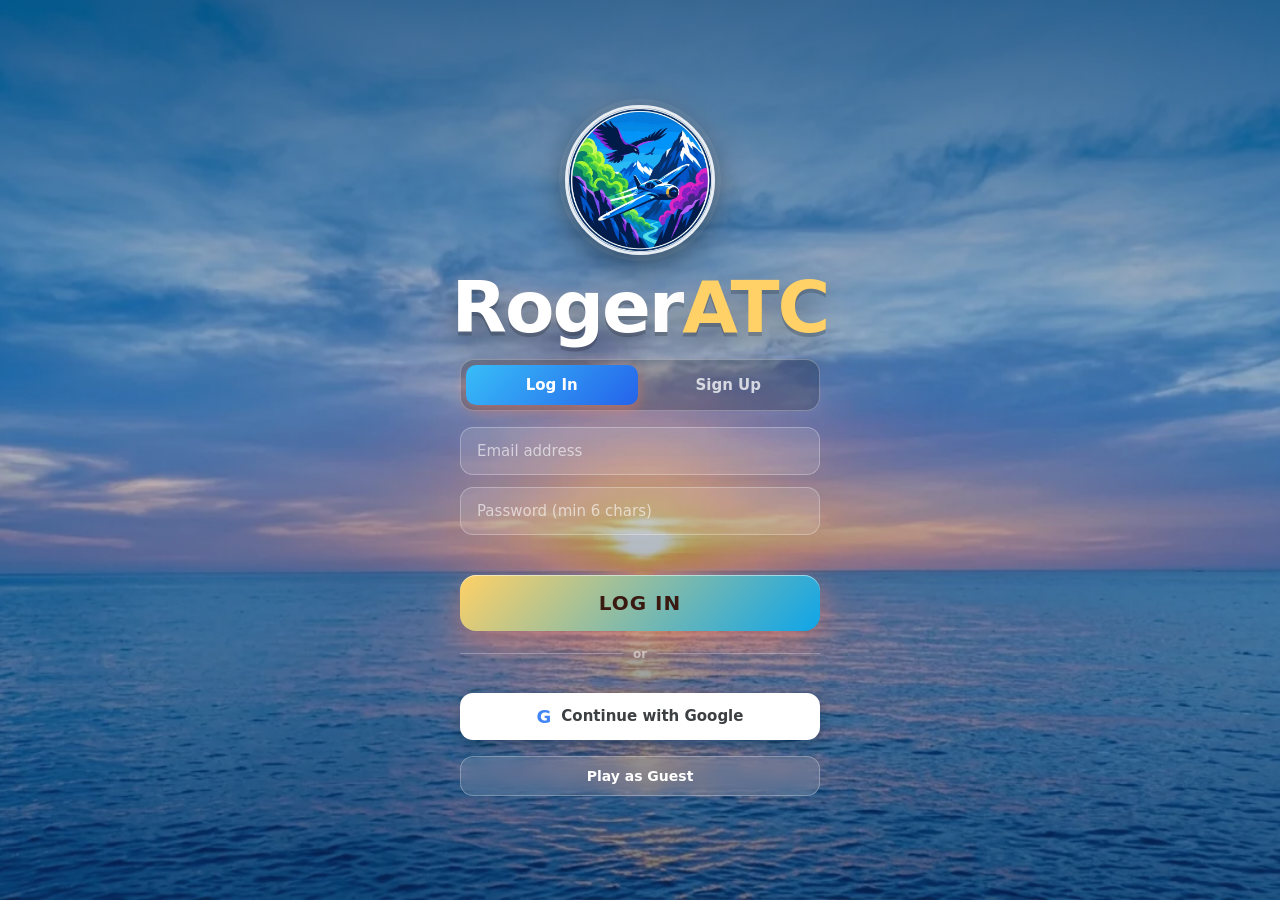
==== breeze.html @ 8653c4a1 "feat: Breeze plane in upper-left corner of home screen (client request)" ====
<!DOCTYPE html>
<html lang="en">
<head>
  <meta charset="UTF-8" />
  <meta name="viewport" content="width=device-width, initial-scale=1.0, maximum-scale=1.0, user-scalable=no" />
  <meta name="theme-color" content="#1b1033" />
  <title>BreezeRogerATC — Free Flight</title>
  <script>window.BREEZE = true;</script>
  <link rel="icon" href="data:image/svg+xml,<svg xmlns='http://www.w3.org/2000/svg' viewBox='0 0 100 100'><text y='.9em' font-size='90'>%E2%9C%88%EF%B8%8F</text></svg>" />
  <link rel="preconnect" href="https://fonts.googleapis.com" />
  <link rel="preload" as="image" href="assets/bg_sunset.webp" />
  <link rel="preload" as="image" href="assets/logo_badge.webp" />
  <link rel="stylesheet" href="css/style-v2.css" />
  <script src="https://accounts.google.com/gsi/client" async defer></script>
</head>
<body class="breeze">
  <div id="app">

    <!-- ===================== GAME CANVAS ===================== -->
    <canvas id="game"></canvas>

    <!-- ===================== IN-GAME HUD ===================== -->
    <div id="hud" class="hud hidden">
      <!-- Top bar -->
      <div class="hud-top">
        <div class="hud-score glass">
          <span class="label">SCORE</span>
          <span id="scoreValue">0</span>
        </div>
        <div class="hud-timer glass">
          <span class="label">TIME</span>
          <span id="timerValue">1:30</span>
        </div>
        <div class="hud-best glass">
          <span class="label">BEST</span>
          <span id="bestValue">0</span>
        </div>
      </div>

      <!-- Radio chatter word bubble -->
      <div id="chatter" class="chatter hidden">
        <div class="chatter-frost"></div>
        <span id="chatterText"></span>
      </div>

      <!-- Bottom controls -->
      <div class="hud-bottom">
        <button id="liftLeft" class="lift-btn" aria-label="Lift Left">
          <span class="tap-word">TAP</span>
          <span class="tap-sub">TO LIFT</span>
        </button>

        <div class="speedo glass">
          <div class="speedo-dial">
            <div id="speedoNeedle" class="speedo-needle"></div>
          </div>
          <div class="speedo-read"><span id="speedValue">0</span> <small>MPH</small></div>
          <div id="callsignTag" class="callsign-tag"></div>
        </div>

        <button id="liftRight" class="lift-btn" aria-label="Lift Right">
          <span class="tap-word">TAP</span>
          <span class="tap-sub">TO LIFT</span>
        </button>
      </div>

      <!-- Pause / mute mini controls -->
      <div class="hud-mini">
        <button id="muteBtn" class="mini-btn" title="Mute music">🔊</button>
        <button id="pauseBtn" class="mini-btn" title="Pause">⏸</button>
      </div>
    </div>

    <!-- ===================== SIGN IN / SIGN UP ===================== -->
    <section id="auth" class="screen">
      <div class="menu-inner auth-inner">
        <img src="assets/logo_badge.webp" class="brand-emblem" alt="RogerATC" />
        <div class="logo-text"><span class="logo-main">Roger<span class="accent">ATC</span></span></div>
        <div class="auth-tabs">
          <button class="auth-tab active" data-tab="login">Log In</button>
          <button class="auth-tab" data-tab="signup">Sign Up</button>
        </div>
        <form id="authForm" class="auth-form">
          <input id="authEmail" type="email" placeholder="Email address" autocomplete="email" required />
          <input id="authPass" type="password" placeholder="Password (min 6 chars)" autocomplete="current-password" minlength="6" required />
          <div id="authMsg" class="auth-msg"></div>
          <button id="authSubmit" type="submit" class="primary-btn">LOG IN</button>
        </form>
        <div class="auth-or"><span>or</span></div>
        <div id="gsiButton" class="gsi-wrap"></div>
        <button id="googleBtn" class="google-btn"><span class="g">G</span> Continue with Google</button>
        <button id="guestBtn" class="ghost-btn">Play as Guest</button>
      </div>
    </section>

    <!-- ===================== START / MENU SCREEN ===================== -->
    <section id="menu" class="screen hidden">
      <img src="assets/breeze/plane_breeze.webp" class="breeze-plane-corner" alt="Breeze plane" />
      <div class="menu-inner">
        <div class="logo-wrap">
          <img src="assets/logo_badge.webp" class="brand-emblem" alt="RogerATC emblem" />
          <div class="logo-text">
            <span class="logo-main">Breeze<span class="accent">ATC</span></span>
            <span class="logo-sub">✈ ROGER&nbsp;ATC • FREE</span>
          </div>
        </div>

        <p class="tagline">40,000 ft of birds, towers &amp; jet streams. Keep tapping. Stay alive.</p>

        <!-- Mode selection -->
        <div class="opt-group">
          <span class="opt-title">MODE</span>
          <div class="seg" id="modeSeg">
            <button class="seg-btn active" data-mode="solo">SOLO <small>Free</small></button>
            <button class="seg-btn" data-mode="multi">MULTIPLAYER <small>Free</small></button>
          </div>
        </div>

        <!-- Level selection -->
        <div class="opt-group">
          <span class="opt-title">LEVEL</span>
          <div class="seg" id="levelSeg">
            <button class="seg-btn active" data-level="regular">REGULAR <small>1:30</small></button>
            <button class="seg-btn" data-level="extended">EXTENDED <small>2:30</small></button>
          </div>
        </div>

        <button id="startBtn" class="primary-btn">START FLIGHT ✈</button>

        <div class="menu-foot">
          <button id="leaderboardBtn" class="ghost-btn">🏆 Ranking</button>
          <button id="messagesBtn" class="ghost-btn">💬 Messages</button>
          <button id="premiumBtn" class="ghost-btn">⭐ Premium</button>
          <button id="menuMute" class="ghost-btn">🔊 Sound On</button>
          <button id="howToBtn" class="ghost-btn">How to play</button>
          <button id="logoutBtn" class="ghost-btn hidden">Log out</button>
        </div>
      </div>

      <!-- Breeze mascot + bottom site links + Powered By Pic Citi -->
      <img src="assets/breeze/mascot.webp" class="breeze-mascot" alt="JAY the mascot" />
      <div class="breeze-footer">
        <div class="breeze-links">
          <a href="https://flybreeze.com" target="_blank" rel="noopener">flybreeze.com</a>
          <a href="https://breeze4pointt.com" target="_blank" rel="noopener">breeze4pointt.com</a>
          <a href="https://breezeReepeatit.com" target="_blank" rel="noopener">breezeReepeatit.com</a>
          <a href="https://breezeMatchingStarz.com" target="_blank" rel="noopener">breezeMatchingStarz.com</a>
        </div>
        <div class="breeze-powered">
          <span>POWERED BY</span><img src="assets/breeze/picciti.webp" alt="Pic Citi" />
          <span id="userPill" style="margin-left:10px">Breeze • Free</span>
        </div>
      </div>
    </section>

    <!-- ===================== LEADERBOARD ===================== -->
    <section id="leaderboard" class="screen hidden">
      <div class="menu-inner">
        <h2 class="screen-title">🏆 TOP PILOTS</h2>
        <p class="screen-sub">Global high scores — top rank wins cash prizes!</p>
        <div id="lbList" class="lb-list"></div>
        <div id="lbMe" class="lb-me hidden"></div>
        <button id="lbBack" class="primary-btn">← Back</button>
      </div>
    </section>

    <!-- ===================== MULTIPLAYER ===================== -->
    <section id="multiplayer" class="screen hidden">
      <div class="menu-inner">
        <h2 class="screen-title">⚔️ MULTIPLAYER</h2>
        <p class="screen-sub">Same course — highest score wins!</p>
        <button id="mpCreate" class="primary-btn">Create Match</button>
        <div id="mpCreated" class="mp-created hidden">
          <p class="mp-share">Share this code with a friend:</p>
          <div id="mpCode" class="mp-code">------</div>
          <button id="mpCopyLink" class="ghost-btn">🔗 Copy Invite Link</button>
          <button id="mpCreateStart" class="primary-btn">START FLIGHT ✈</button>
        </div>
        <div class="auth-or"><span>or join a friend</span></div>
        <form id="mpJoinForm" class="auth-form">
          <input id="mpJoinCode" placeholder="Enter match code" maxlength="6" autocapitalize="characters" />
          <button type="submit" class="google-btn">Join Match</button>
        </form>
        <div id="mpMsg" class="auth-msg"></div>
        <button id="mpBack" class="ghost-btn">← Back</button>
      </div>
    </section>

    <!-- ===================== MATCH RESULT ===================== -->
    <section id="mpresult" class="screen hidden">
      <div class="menu-inner">
        <h2 id="mpResultTitle" class="result-title">MATCH RESULT</h2>
        <div class="mp-scores">
          <div class="mp-player"><div class="mp-av" id="mpYouAv">Y</div><span id="mpYouName">You</span><b id="mpYouScore">—</b></div>
          <div class="mp-vs">VS</div>
          <div class="mp-player"><div class="mp-av" id="mpOppAv">?</div><span id="mpOppName">Opponent</span><b id="mpOppScore">—</b></div>
        </div>
        <div id="mpStatus" class="screen-sub">Waiting for opponent to finish…</div>
        <div class="result-actions">
          <button id="mpDone" class="primary-btn hidden">Main Menu</button>
        </div>
      </div>
    </section>

    <!-- ===================== SUBSCRIBE / PREMIUM ===================== -->
    <section id="subscribe" class="screen hidden">
      <div class="menu-inner">
        <h2 class="screen-title">⭐ GO PREMIUM</h2>
        <p class="screen-sub">Unlock multiplayer &amp; remove ads</p>
        <div class="plan-card" data-plan="multiplayer">
          <div class="plan-top"><span class="plan-name">⚔️ Multiplayer</span><span class="plan-price">$4.99<small>/mo</small></span></div>
          <p class="plan-desc">Race friends on the same course · global ranking · cash-prize leaderboard</p>
          <button class="primary-btn plan-btn" data-plan="multiplayer">Subscribe</button>
        </div>
        <div class="plan-card" data-plan="adfree">
          <div class="plan-top"><span class="plan-name">🚫 Ad-Free</span><span class="plan-price">$24.99<small>/mo</small></span></div>
          <p class="plan-desc">Remove all ads — pure, uninterrupted flying</p>
          <button class="primary-btn plan-btn" data-plan="adfree">Subscribe</button>
        </div>
        <div id="subMsg" class="auth-msg"></div>
        <button id="subBack" class="ghost-btn">← Back</button>
      </div>
    </section>

    <!-- ===================== MESSAGES ===================== -->
    <section id="messages" class="screen hidden">
      <div class="menu-inner msg-inner">
        <h2 class="screen-title">💬 MESSAGES</h2>
        <div id="msgPlayers" class="msg-players"></div>
        <div id="msgConvo" class="msg-convo hidden">
          <div class="msg-convo-head">
            <button id="msgConvoBack" class="ghost-btn">←</button>
            <span id="msgWith">Player</span><span id="msgDot" class="msg-dot"></span>
          </div>
          <div id="msgList" class="msg-list"></div>
          <form id="msgForm" class="msg-form">
            <input id="msgInput" placeholder="Type a message…" maxlength="500" autocomplete="off" />
            <button type="submit" class="primary-btn">Send</button>
          </form>
        </div>
        <button id="msgBack" class="ghost-btn">← Back</button>
      </div>
    </section>

    <!-- ===================== CALL SIGN SCREEN ===================== -->
    <section id="callsign" class="screen hidden">
      <div class="menu-inner">
        <h2 class="screen-title">PICK YOUR CALL SIGN</h2>
        <p class="screen-sub">This is your plane's name on the radio.</p>
        <div id="callsignGrid" class="callsign-grid"></div>
        <div class="callsign-actions">
          <button id="callBack" class="ghost-btn">← Back</button>
          <button id="callGo" class="primary-btn">CLEARED FOR TAKEOFF ✈</button>
        </div>
      </div>
    </section>

    <!-- ===================== HOW TO PLAY ===================== -->
    <section id="howto" class="screen hidden">
      <div class="menu-inner howto-inner">
        <h2 class="screen-title">HOW TO FLY</h2>
        <ul class="howto-list">
          <li><b>TAP LEFT or RIGHT</b> button (or press <kbd>Space</kbd> / <kbd>←</kbd> / <kbd>→</kbd>) to lift. Your plane falls on its own.</li>
          <li><b>+2000</b> Jet Stream &nbsp;·&nbsp; <b>+500</b> Valley &nbsp;·&nbsp; <b>+300</b> Peak/Stack &nbsp;·&nbsp; <b>+100</b> Bonus Zone &nbsp;·&nbsp; <b>+25</b> Cloud</li>
          <li><b>−25</b> Small bird / toxic smoke &nbsp;·&nbsp; <b>−50</b> touching the floor</li>
          <li><span class="warn">CRASH</span> if you hit the 40k ft ceiling, a mountain, a tower, or a <b>Big Yellow Bird</b>.</li>
          <li>Hit <b>3 small birds</b> total and your plane goes down.</li>
          <li>Survive the full course to see <b>"YOU SURVIVED!"</b></li>
        </ul>
        <button id="howBack" class="primary-btn">GOT IT ✈</button>
      </div>
    </section>

    <!-- ===================== GAME OVER / SURVIVED ===================== -->
    <section id="result" class="screen hidden">
      <div class="menu-inner result-inner">
        <img src="assets/logo_badge.webp" class="brand-emblem small" alt="RogerATC" />
        <h2 id="resultTitle" class="result-title">GAME OVER</h2>
        <p id="resultMsg" class="result-msg"></p>
        <div class="result-scores">
          <div class="result-score glass">
            <span class="label">YOUR SCORE</span>
            <span id="resultScore">0</span>
          </div>
          <div class="result-score glass">
            <span class="label">BEST</span>
            <span id="resultBest">0</span>
          </div>
        </div>
        <div id="newBest" class="new-best hidden">★ NEW PERSONAL BEST! ★</div>
        <div id="adResult" class="ad-slot hidden"><span class="ad-label">Advertisement</span></div>
        <div class="result-actions">
          <button id="retryBtn" class="primary-btn">FLY AGAIN ✈</button>
          <button id="homeBtn" class="ghost-btn">Main Menu</button>
        </div>
      </div>
    </section>

    <!-- ===================== PAUSE OVERLAY ===================== -->
    <section id="pause" class="screen overlay hidden">
      <div class="menu-inner">
        <h2 class="screen-title">PAUSED</h2>
        <div class="result-actions">
          <button id="resumeBtn" class="primary-btn">RESUME ✈</button>
          <button id="quitBtn" class="ghost-btn">Quit to Menu</button>
        </div>
      </div>
    </section>

  </div>

  <!-- cloud clip-path for the frosted word-bubble interior (works with backdrop-filter) -->
  <svg width="0" height="0" style="position:absolute" aria-hidden="true">
    <defs>
      <clipPath id="cloudclip" clipPathUnits="objectBoundingBox">
        <ellipse cx="0.5" cy="0.42" rx="0.43" ry="0.33"/>
        <ellipse cx="0.3" cy="0.3" rx="0.2" ry="0.2"/>
        <ellipse cx="0.5" cy="0.23" rx="0.25" ry="0.22"/>
        <ellipse cx="0.7" cy="0.3" rx="0.2" ry="0.2"/>
        <ellipse cx="0.17" cy="0.46" rx="0.15" ry="0.18"/>
        <ellipse cx="0.83" cy="0.46" rx="0.15" ry="0.18"/>
        <ellipse cx="0.38" cy="0.62" rx="0.18" ry="0.18"/>
        <ellipse cx="0.62" cy="0.62" rx="0.18" ry="0.18"/>
      </clipPath>
    </defs>
  </svg>

  <!-- Background music (client-provided track). Loops; starts on first user interaction. -->
  <audio id="bgMusic" src="assets/music.mp3" loop preload="auto"></audio>

  <script src="js/audio.js"></script>
  <script src="js/data.js"></script>
  <script src="js/game.js"></script>
  <script src="js/ui.js"></script>
</body>
</html>
---- css/style-v2.css ----
/* ============================================================
   RogerATC — ATC MAYDAY  |  Main Version
   Sunset / palm-tree theme, glassmorphism UI
   ============================================================ */

:root {
  --sunset-1: #ff9a5a;
  --sunset-2: #ff7a4d;
  --sunset-3: #a855f7;
  --sky-deep: #1b1033;
  --ink: #2a1a3e;
  --cream: #fff4e6;
  --gold: #ffd166;
  --accent: #ff7a59;
  --good: #4ade80;
  --bad: #ff5436;
  --glass-bg: rgba(255, 255, 255, 0.12);
  --glass-brd: rgba(255, 255, 255, 0.28);
  --shadow: 0 10px 40px rgba(20, 8, 40, 0.45);
  --font: 'Trebuchet MS', 'Segoe UI', system-ui, -apple-system, sans-serif;
}

* { margin: 0; padding: 0; box-sizing: border-box; -webkit-tap-highlight-color: transparent; }

html, body {
  height: 100%;
  overflow: hidden;
  font-family: var(--font);
  background: var(--sky-deep);
  color: var(--cream);
  user-select: none;
  -webkit-user-select: none;
}

#app {
  position: relative;
  width: 100vw;
  height: 100vh;
  height: 100dvh;
  overflow: hidden;
}

#game {
  position: absolute;
  inset: 0;
  width: 100%;
  height: 100%;
  display: block;
  touch-action: none;
}

.hidden { display: none !important; }

/* ===================== GLASS PRIMITIVE ===================== */
.glass {
  background: var(--glass-bg);
  border: 1px solid var(--glass-brd);
  backdrop-filter: blur(10px);
  -webkit-backdrop-filter: blur(10px);
  border-radius: 16px;
  box-shadow: var(--shadow);
}

/* ===================== SCREENS ===================== */
.screen {
  position: absolute;
  inset: 0;
  display: flex;
  align-items: center;
  justify-content: center;
  padding: 24px;
  z-index: 20;
  background:
    linear-gradient(180deg, rgba(14,7,28,0.64) 0%, rgba(14,7,28,0.3) 45%, rgba(14,7,28,0.6) 100%),
    url('../assets/bg_sunset.webp') center/cover no-repeat;
  animation: fadeIn 0.4s ease;
}
.screen.overlay { background: rgba(15, 8, 30, 0.72); backdrop-filter: blur(6px); }

@keyframes fadeIn { from { opacity: 0; } to { opacity: 1; } }

.menu-inner {
  width: min(520px, 100%);
  text-align: center;
  display: flex;
  flex-direction: column;
  gap: 20px;
  align-items: center;
}

/* ===================== LOGO ===================== */
.logo-wrap { margin-top: 2px; display: flex; flex-direction: column; align-items: center; gap: 10px; }
.brand-emblem {
  width: clamp(110px, 30vw, 150px);
  height: clamp(110px, 30vw, 150px);
  border-radius: 50%;
  object-fit: cover;
  border: 3px solid rgba(255,255,255,0.85);
  box-shadow: 0 10px 34px rgba(0,0,0,0.45), 0 0 0 6px rgba(255,255,255,0.08);
}
.brand-emblem.small { width: 78px; height: 78px; border-width: 2px; margin-bottom: 2px; }
.logo-text { display: inline-flex; flex-direction: column; align-items: center; gap: 14px; }
.logo-main {
  font-size: clamp(42px, 11vw, 72px);
  font-weight: 900;
  letter-spacing: -2px;
  line-height: 1;
  color: #fff;
  text-shadow: 0 4px 0 rgba(0,0,0,0.18), 0 14px 30px rgba(0,0,0,0.35);
}
.logo-main .accent { color: var(--gold); }
.logo-sub {
  font-size: clamp(13px, 3.4vw, 18px);
  letter-spacing: 6px;
  font-weight: 700;
  color: rgba(255,255,255,0.85);
}
.tagline {
  font-size: clamp(14px, 3.6vw, 17px);
  color: rgba(255,255,255,0.9);
  max-width: 380px;
  line-height: 1.45;
}

/* ===================== OPTION GROUPS / SEGMENTS ===================== */
.opt-group { width: 100%; text-align: left; }
.opt-title {
  display: block;
  font-size: 12px;
  letter-spacing: 3px;
  font-weight: 700;
  color: rgba(255,255,255,0.7);
  margin: 0 0 8px 6px;
}
.seg {
  display: flex;
  gap: 8px;
  background: rgba(0,0,0,0.18);
  padding: 6px;
  border-radius: 16px;
  border: 1px solid var(--glass-brd);
}
.seg-btn {
  flex: 1;
  border: none;
  background: transparent;
  color: rgba(255,255,255,0.78);
  padding: 12px 8px;
  border-radius: 11px;
  font-family: var(--font);
  font-weight: 800;
  font-size: 14px;
  letter-spacing: 0.5px;
  cursor: pointer;
  transition: all 0.18s ease;
  display: flex;
  flex-direction: column;
  gap: 2px;
  line-height: 1.1;
}
.seg-btn small { font-weight: 600; font-size: 11px; opacity: 0.8; }
.seg-btn.active {
  background: linear-gradient(135deg, var(--sunset-1), var(--sunset-2));
  color: #fff;
  box-shadow: 0 6px 18px rgba(255,122,77,0.5);
  transform: translateY(-1px);
}
.seg-btn.locked { opacity: 0.75; }
.seg-btn.locked small { color: var(--gold); }

/* ===================== BUTTONS ===================== */
.primary-btn {
  width: 100%;
  max-width: 360px;
  padding: 16px 22px;
  border: none;
  border-radius: 16px;
  background: linear-gradient(135deg, var(--gold), var(--accent));
  color: #3a1a10;
  font-family: var(--font);
  font-weight: 900;
  font-size: clamp(16px, 4.4vw, 20px);
  letter-spacing: 1px;
  cursor: pointer;
  box-shadow: 0 10px 30px rgba(255,122,89,0.5), inset 0 1px 0 rgba(255,255,255,0.5);
  transition: transform 0.12s ease, box-shadow 0.12s ease;
}
.primary-btn:hover { transform: translateY(-2px); box-shadow: 0 14px 38px rgba(255,122,89,0.6); }
.primary-btn:active { transform: translateY(1px) scale(0.99); }

.ghost-btn {
  background: var(--glass-bg);
  border: 1px solid var(--glass-brd);
  color: #fff;
  padding: 11px 18px;
  border-radius: 13px;
  font-family: var(--font);
  font-weight: 700;
  font-size: 14px;
  cursor: pointer;
  transition: background 0.15s ease;
  backdrop-filter: blur(8px);
}
.ghost-btn:hover { background: rgba(255,255,255,0.2); }

.menu-foot { display: flex; gap: 12px; flex-wrap: wrap; justify-content: center; }
.account-line { font-size: 12px; letter-spacing: 0.5px; color: rgba(255,255,255,0.65); font-weight: 700; text-align: center; margin-top: -4px; }
.account-line .unverified { color: var(--gold); font-size: 9.5px; letter-spacing: 1px; margin-left: 6px; text-transform: uppercase;
  background: rgba(0,0,0,0.25); padding: 2px 7px; border-radius: 6px; }
.version-pill {
  position: absolute;
  bottom: 14px;
  font-size: 11px;
  letter-spacing: 2px;
  color: rgba(255,255,255,0.55);
  font-weight: 700;
}

/* ===================== AUTH (login / signup) ===================== */
.auth-inner { gap: 16px; max-width: 360px; }
.auth-tabs {
  display: flex; width: 100%; background: rgba(0,0,0,0.2);
  border: 1px solid var(--glass-brd); border-radius: 14px; padding: 5px; gap: 5px;
}
.auth-tab {
  flex: 1; border: none; background: transparent; color: rgba(255,255,255,0.75);
  padding: 11px; border-radius: 10px; font-family: var(--font); font-weight: 800;
  font-size: 15px; cursor: pointer; transition: all 0.16s ease;
}
.auth-tab.active {
  background: linear-gradient(135deg, var(--sunset-1), var(--sunset-2));
  color: #fff; box-shadow: 0 5px 14px rgba(255,122,77,0.45);
}
.auth-form { display: flex; flex-direction: column; gap: 12px; width: 100%; }
.auth-form input {
  width: 100%; padding: 14px 16px; border-radius: 13px;
  border: 1px solid var(--glass-brd); background: rgba(255,255,255,0.12);
  color: #fff; font-family: var(--font); font-size: 15px; font-weight: 600;
  outline: none; transition: border 0.15s, background 0.15s;
}
.auth-form input::placeholder { color: rgba(255,255,255,0.6); font-weight: 500; }
.auth-form input:focus { border-color: var(--gold); background: rgba(255,255,255,0.18); }
.auth-msg { font-size: 13px; font-weight: 700; min-height: 16px; text-align: center; }
.auth-msg.err { color: var(--bad); }
.auth-msg.ok { color: var(--good); }
.auth-or { display: flex; align-items: center; gap: 10px; width: 100%; color: rgba(255,255,255,0.5); font-size: 12px; font-weight: 700; }
.auth-or::before, .auth-or::after { content: ""; flex: 1; height: 1px; background: rgba(255,255,255,0.25); }
.google-btn {
  width: 100%; display: flex; align-items: center; justify-content: center; gap: 10px;
  padding: 13px; border-radius: 13px; border: none; background: #fff; color: #3c4043;
  font-family: var(--font); font-weight: 800; font-size: 15px; cursor: pointer;
  box-shadow: 0 4px 14px rgba(0,0,0,0.25); transition: transform 0.12s;
}
.google-btn:hover { transform: translateY(-1px); }
.google-btn .g { font-weight: 900; color: #4285f4; font-size: 18px; }
#guestBtn { width: 100%; }
.gsi-wrap { display: flex; justify-content: center; width: 100%; }

/* ===================== LEADERBOARD ===================== */
.lb-list {
  width: 100%; max-height: 52vh; overflow-y: auto;
  display: flex; flex-direction: column; gap: 6px;
  padding: 6px; border-radius: 16px;
  background: rgba(0,0,0,0.15); border: 1px solid var(--glass-brd);
}
.lb-list::-webkit-scrollbar { width: 8px; }
.lb-list::-webkit-scrollbar-thumb { background: rgba(255,255,255,0.3); border-radius: 8px; }
.lb-row {
  display: flex; align-items: center; gap: 12px;
  padding: 11px 14px; border-radius: 12px;
  background: var(--glass-bg); border: 1px solid var(--glass-brd);
  font-weight: 700;
}
.lb-row .lb-rank { width: 34px; font-weight: 900; color: rgba(255,255,255,0.7); font-size: 15px; }
.lb-row .lb-name { flex: 1; text-align: left; color: #fff; font-size: 15px; letter-spacing: 0.3px; }
.lb-row .lb-score { color: var(--gold); font-weight: 900; font-size: 17px; }
.lb-row.top1 { background: linear-gradient(135deg, rgba(255,209,102,0.3), rgba(255,122,77,0.25)); border-color: var(--gold); }
.lb-row.top1 .lb-rank, .lb-row.top2 .lb-rank, .lb-row.top3 .lb-rank { color: var(--gold); }
.lb-empty { color: rgba(255,255,255,0.7); padding: 24px; font-size: 15px; }
.lb-me {
  width: 100%; padding: 12px 16px; border-radius: 13px;
  background: linear-gradient(135deg, var(--sunset-1), var(--sunset-2));
  color: #fff; font-weight: 900; font-size: 15px;
  display: flex; justify-content: space-between; box-shadow: 0 6px 16px rgba(255,122,77,0.4);
}

/* ===================== MULTIPLAYER ===================== */
.mp-created { width: 100%; display: flex; flex-direction: column; gap: 12px; align-items: center; }
.mp-share { color: rgba(255,255,255,0.85); font-size: 14px; font-weight: 700; }
.mp-code {
  font-size: clamp(32px, 9vw, 46px); font-weight: 900; letter-spacing: 8px;
  color: var(--gold); background: rgba(0,0,0,0.25); border: 2px dashed var(--gold);
  border-radius: 14px; padding: 12px 20px; width: 100%; text-align: center;
}
#mpJoinCode { text-transform: uppercase; letter-spacing: 6px; text-align: center; font-weight: 900; }
.mp-scores { display: flex; align-items: center; justify-content: center; gap: 18px; width: 100%; }
.mp-player { display: flex; flex-direction: column; align-items: center; gap: 6px; flex: 1; }
.mp-av {
  width: 64px; height: 64px; border-radius: 50%; display: grid; place-items: center;
  font-size: 28px; font-weight: 900; color: #fff;
  background: linear-gradient(135deg, var(--sunset-1), var(--sunset-3)); border: 3px solid rgba(255,255,255,0.7);
}
.mp-player span { font-size: 13px; font-weight: 700; color: rgba(255,255,255,0.85); max-width: 110px; overflow: hidden; text-overflow: ellipsis; white-space: nowrap; }
.mp-player b { font-size: 30px; font-weight: 900; color: var(--gold); }
.mp-player.winner .mp-av { border-color: var(--gold); box-shadow: 0 0 0 4px rgba(255,209,102,0.4); }
.mp-player.winner b { color: var(--good); }
.mp-vs { font-size: 18px; font-weight: 900; color: rgba(255,255,255,0.6); }

/* ===================== SUBSCRIBE / PLANS ===================== */
.plan-card {
  width: 100%; text-align: left; padding: 16px 18px; border-radius: 16px;
  background: var(--glass-bg); border: 1px solid var(--glass-brd); backdrop-filter: blur(8px);
  display: flex; flex-direction: column; gap: 8px;
}
.plan-top { display: flex; align-items: baseline; justify-content: space-between; }
.plan-name { font-size: 18px; font-weight: 900; color: #fff; }
.plan-price { font-size: 24px; font-weight: 900; color: var(--gold); }
.plan-price small { font-size: 12px; font-weight: 700; opacity: 0.8; }
.plan-desc { font-size: 13px; color: rgba(255,255,255,0.8); line-height: 1.4; }
.plan-card.owned { border-color: var(--good); }
.plan-card.owned .plan-btn { background: var(--good); color: #0b3d1a; pointer-events: none; }

/* ===================== ADS ===================== */
.ad-slot {
  width: 100%; max-width: 360px; min-height: 90px; border-radius: 12px;
  display: flex; align-items: center; justify-content: center;
  background: rgba(0,0,0,0.25); border: 1px dashed var(--glass-brd); overflow: hidden;
}
.ad-label { font-size: 11px; letter-spacing: 2px; color: rgba(255,255,255,0.45); font-weight: 700; }
.ad-slot img, .ad-slot video { width: 100%; height: 100%; max-height: 220px; object-fit: contain; display: block; }
.ad-slot a { display: block; width: 100%; }

/* ----- My Ad (advertiser upload) ----- */
.myad-preview {
  width: 100%; max-width: 360px; min-height: 120px; border-radius: 14px;
  display: flex; align-items: center; justify-content: center; overflow: hidden;
  background: rgba(0,0,0,0.28); border: 1px dashed var(--glass-brd);
}
.myad-preview img, .myad-preview video { width: 100%; max-height: 220px; object-fit: contain; display: block; }
.myad-file {
  display: flex; align-items: center; justify-content: center; text-align: center;
  padding: 14px 16px; border-radius: 13px; cursor: pointer;
  border: 1px solid var(--glass-brd); background: rgba(255,255,255,0.12);
  color: #fff; font-weight: 700; font-size: 14px;
}
.myad-file input { display: none; }

/* ===================== MESSAGES ===================== */
.msg-inner { width: min(460px, 100%); }
.msg-players { width: 100%; max-height: 54vh; overflow-y: auto; display: flex; flex-direction: column; gap: 6px;
  padding: 6px; border-radius: 16px; background: rgba(0,0,0,0.15); border: 1px solid var(--glass-brd); }
.msg-players::-webkit-scrollbar { width: 8px; } .msg-players::-webkit-scrollbar-thumb { background: rgba(255,255,255,0.3); border-radius: 8px; }
.msg-player-row { display: flex; align-items: center; gap: 12px; padding: 12px 14px; border-radius: 12px;
  background: var(--glass-bg); border: 1px solid var(--glass-brd); cursor: pointer; font-weight: 700; color: #fff; transition: background 0.14s; }
.msg-player-row:hover { background: rgba(255,255,255,0.2); }
.msg-player-row .msg-av { width: 40px; height: 40px; border-radius: 50%; display: grid; place-items: center; font-weight: 900; color: #fff;
  background: linear-gradient(135deg, var(--sunset-1), var(--sunset-3)); font-size: 16px; }
.msg-player-row .msg-name { flex: 1; text-align: left; }
.msg-dot { width: 11px; height: 11px; border-radius: 50%; background: rgba(255,255,255,0.3); }
.msg-dot.online { background: var(--good); box-shadow: 0 0 8px var(--good); }
.msg-empty { color: rgba(255,255,255,0.7); padding: 20px; font-size: 14px; }
.msg-convo { width: 100%; display: flex; flex-direction: column; gap: 10px; }
.msg-convo-head { display: flex; align-items: center; gap: 10px; }
.msg-convo-head .ghost-btn { padding: 8px 14px; }
.msg-convo-head span#msgWith { font-weight: 900; font-size: 17px; color: #fff; }
.msg-list { width: 100%; height: 44vh; overflow-y: auto; display: flex; flex-direction: column; gap: 7px;
  padding: 10px; border-radius: 14px; background: rgba(0,0,0,0.2); border: 1px solid var(--glass-brd); }
.msg-list::-webkit-scrollbar { width: 8px; } .msg-list::-webkit-scrollbar-thumb { background: rgba(255,255,255,0.3); border-radius: 8px; }
.msg-bubble { max-width: 78%; padding: 9px 13px; border-radius: 14px; font-size: 14px; font-weight: 600; line-height: 1.35; word-wrap: break-word; }
.msg-bubble.theirs { align-self: flex-start; background: rgba(255,255,255,0.9); color: #2a1a3e; border-bottom-left-radius: 4px; }
.msg-bubble.mine { align-self: flex-end; background: linear-gradient(135deg, var(--sunset-1), var(--sunset-2)); color: #fff; border-bottom-right-radius: 4px; }
.msg-form { display: flex; gap: 8px; width: 100%; }
.msg-form input { flex: 1; padding: 13px 16px; border-radius: 13px; border: 1px solid var(--glass-brd);
  background: rgba(255,255,255,0.12); color: #fff; font-family: var(--font); font-size: 15px; font-weight: 600; outline: none; }
.msg-form input::placeholder { color: rgba(255,255,255,0.6); }
.msg-form .primary-btn { width: auto; padding: 13px 22px; }

/* ===================== BREEZE (blue free variant) ===================== */
body.breeze { --sunset-1: #38bdf8; --sunset-2: #2563eb; --accent: #0ea5e9; }
body.breeze .screen {
  background:
    linear-gradient(180deg, rgba(8,24,54,0.5) 0%, rgba(8,24,54,0.2) 45%, rgba(8,30,70,0.55) 100%),
    url('../assets/breeze/bg_breeze.webp') center/cover no-repeat;
}
.breeze-mascot {
  position: absolute; bottom: 64px; left: 10px; width: clamp(68px, 17vw, 108px);
  filter: drop-shadow(0 6px 14px rgba(0,0,0,0.45)); z-index: 5; pointer-events: none;
  animation: mascotBob 3s ease-in-out infinite;
}
@keyframes mascotBob { 0%,100% { transform: translateY(0); } 50% { transform: translateY(-8px); } }
/* Breeze plane in the upper-left corner of the home screen (client request) */
.breeze-plane-corner {
  position: absolute; top: 14px; left: 10px; width: clamp(90px, 22vw, 148px);
  filter: drop-shadow(0 6px 14px rgba(0,0,0,0.4)); z-index: 5; pointer-events: none;
  animation: planeDrift 4s ease-in-out infinite;
}
@keyframes planeDrift { 0%,100% { transform: translateY(0) rotate(-5deg); } 50% { transform: translateY(-7px) rotate(-5deg); } }
.breeze-footer { position: absolute; bottom: 8px; left: 0; right: 0; display: flex; flex-direction: column; align-items: center; gap: 5px; padding: 0 10px; }
.breeze-links { display: flex; flex-wrap: wrap; gap: 5px 14px; justify-content: center; }
.breeze-links a { color: rgba(255,255,255,0.88); font-size: 12px; font-weight: 700; text-decoration: none; }
.breeze-links a:hover { color: #fff; text-decoration: underline; }
.breeze-powered { display: flex; align-items: center; gap: 6px; font-size: 10px; letter-spacing: 1px; color: rgba(255,255,255,0.65); font-weight: 700; }
.breeze-powered img { height: 22px; border-radius: 4px; }

/* ===================== CALL SIGN GRID ===================== */
.screen-title {
  font-size: clamp(24px, 6.5vw, 36px);
  font-weight: 900;
  letter-spacing: 1px;
  color: #fff;
  text-shadow: 0 6px 20px rgba(0,0,0,0.3);
}
.screen-sub { color: rgba(255,255,255,0.82); font-size: 15px; margin-top: -8px; }
/* Cash-prize note (spec: "TOP RANK IS SUBJECT TO CASH PRIZES AND REWARDS") */
.prize-note {
  font-size: 12.5px; font-weight: 800; letter-spacing: 0.4px;
  color: var(--gold); text-align: center; line-height: 1.35;
  background: rgba(0,0,0,0.26); border: 1px solid rgba(255,209,102,0.45);
  border-radius: 12px; padding: 9px 14px; max-width: 340px; margin: -4px auto 0;
}
body.breeze .prize-note { display: none; } /* Breeze is free — no ranking, no prizes */
.callsign-grid {
  display: grid;
  grid-template-columns: repeat(auto-fill, minmax(135px, 1fr));
  gap: 8px;
  width: 100%;
  max-height: 46vh;
  overflow-y: auto;
  padding: 6px;
  border-radius: 16px;
  background: rgba(0,0,0,0.15);
  border: 1px solid var(--glass-brd);
}
.callsign-grid::-webkit-scrollbar { width: 8px; }
.callsign-grid::-webkit-scrollbar-thumb { background: rgba(255,255,255,0.3); border-radius: 8px; }
.cs-chip {
  padding: 11px 8px;
  border-radius: 11px;
  border: 1px solid var(--glass-brd);
  background: var(--glass-bg);
  color: #fff;
  font-weight: 800;
  font-size: 13px;
  letter-spacing: 0.4px;
  cursor: pointer;
  transition: all 0.14s ease;
}
.cs-chip:hover { background: rgba(255,255,255,0.2); }
.cs-chip.sel {
  background: linear-gradient(135deg, var(--sunset-1), var(--sunset-2));
  border-color: transparent;
  box-shadow: 0 6px 16px rgba(255,122,77,0.5);
  transform: translateY(-1px);
}
.callsign-actions { display: flex; gap: 12px; width: 100%; max-width: 420px; }
.callsign-actions .primary-btn { flex: 2; }
.callsign-actions .ghost-btn { flex: 1; }

/* ===================== HOW TO ===================== */
.howto-inner { align-items: flex-start; text-align: left; }
.howto-list { list-style: none; display: flex; flex-direction: column; gap: 12px; width: 100%; }
.howto-list li {
  background: var(--glass-bg);
  border: 1px solid var(--glass-brd);
  border-radius: 13px;
  padding: 13px 15px;
  font-size: 14px;
  line-height: 1.5;
}
.howto-list b { color: var(--gold); }
.howto-list .warn { color: var(--bad); font-weight: 900; }
kbd {
  background: rgba(0,0,0,0.3);
  border: 1px solid var(--glass-brd);
  border-radius: 6px;
  padding: 1px 7px;
  font-size: 12px;
  font-family: var(--font);
}

/* ===================== RESULT SCREEN ===================== */
.result-title {
  font-size: clamp(34px, 9vw, 56px);
  font-weight: 900;
  letter-spacing: 1px;
  color: var(--bad);
  text-shadow: 0 6px 24px rgba(0,0,0,0.4);
}
.result-title.survived { color: var(--good); }
.result-msg { font-size: 16px; color: rgba(255,255,255,0.9); max-width: 380px; line-height: 1.45; }
.result-scores { display: flex; gap: 14px; }
.result-score { padding: 16px 26px; display: flex; flex-direction: column; gap: 4px; min-width: 120px; }
.result-score .label { font-size: 11px; letter-spacing: 2px; opacity: 0.7; }
.result-score span:last-child { font-size: 34px; font-weight: 900; color: var(--gold); }
.new-best {
  color: var(--gold);
  font-weight: 900;
  letter-spacing: 1px;
  font-size: 18px;
  animation: pulse 1s infinite;
}
@keyframes pulse { 0%,100% { transform: scale(1); } 50% { transform: scale(1.08); } }
.result-actions { display: flex; gap: 12px; flex-direction: column; width: 100%; max-width: 320px; }

/* ===================== HUD ===================== */
.hud {
  position: absolute;
  inset: 0;
  z-index: 15;
  pointer-events: none;
  display: flex;
  flex-direction: column;
  justify-content: space-between;
}
.hud button { pointer-events: auto; }

.hud-top {
  display: flex;
  justify-content: space-between;
  align-items: flex-start;
  gap: 10px;
  padding: 14px;
}
.hud-score, .hud-timer, .hud-best {
  padding: 8px 14px;
  display: flex;
  flex-direction: column;
  align-items: center;
  gap: 1px;
  min-width: 70px;
}
.hud-top .label { font-size: 10px; letter-spacing: 2px; opacity: 0.75; font-weight: 700; }
.hud-score span:last-child, .hud-timer span:last-child, .hud-best span:last-child {
  font-size: 24px; font-weight: 900; color: #fff;
}
.hud-score span:last-child { color: var(--gold); }
#scoreValue.flash-good { animation: popGood 0.4s ease; }
#scoreValue.flash-bad { animation: popBad 0.4s ease; }
@keyframes popGood { 0% { color: var(--good); transform: scale(1.4); } 100% { color: var(--gold); transform: scale(1); } }
@keyframes popBad { 0% { color: var(--bad); transform: scale(1.4); } 100% { color: var(--gold); transform: scale(1); } }

/* Radio chatter — comic CLOUD word bubble with a frosted-glass (iOS-style) interior.
   Whatever is behind the bubble is blurred inside it (backdrop-filter), masked to the cloud shape. */
.chatter {
  position: absolute;
  /* spec: word bubble sits ABOVE the speedometer (centre-bottom), clear of the HUD cards */
  left: 50%;
  bottom: clamp(140px, 19vh, 180px);
  top: auto;
  transform: translateX(-50%);
  /* ▼▼▼ RESIZE THE WHOLE BUBBLE: change ONLY this one value ▼▼▼ */
  --bub: 120PX;
  width: var(--bub);
  aspect-ratio: 1.22;                /* height auto from width — keeps the cloud shape */
  display: flex;
  align-items: center;
  justify-content: center;
  padding: 9% 4% 13% 9%;            /* % padding scales with the bubble */
  color: #1d1430;
  font-weight: 800;
  font-size: calc(var(--bub) * 0.095);   /* text scales with the bubble too */
  text-align: center;
  line-height: 1.22;
  z-index: 2;
  background: url("../assets/bubble_frame_v2.webp");
  animation: bubbleIn 0.3s ease;
  background-size: contain;
  background-position: center;
  background-repeat: NO-REPEAT;
}
/* frosted-glass fill, clipped to the cloud shape (clip-path works with backdrop-filter; mask does not) */
.chatter-frost {
  position: absolute;
  inset: 0;
  display: none;   /* white interior shape removed — bubble is now outline + text only */
  -webkit-clip-path: polygon(34.2% 5.5%, 30.1% 8.3%, 28.0% 11.1%, 28.7% 13.9%, 29.4% 16.6%, 15.7% 19.4%, 13.7% 22.2%, 12.3% 24.9%, 13.0% 27.7%, 13.7% 30.5%, 13.7% 33.2%, 13.7% 36.0%, 8.2% 38.8%, 6.2% 41.6%, 5.5% 44.3%, 5.5% 47.1%, 6.2% 49.9%, 8.2% 52.6%, 18.5% 55.4%, 18.5% 58.2%, 18.5% 60.9%, 19.1% 63.7%, 20.5% 66.5%, 21.9% 69.3%, 25.3% 72.0%, 41.7% 74.8%, 43.7% 77.6%, 45.8% 80.3%, 47.2% 80.3%, 47.2% 77.6%, 45.1% 74.8%, 58.1% 72.0%, 62.2% 69.3%, 64.2% 66.5%, 64.9% 63.7%, 73.1% 60.9%, 73.1% 58.2%, 77.9% 55.4%, 82.0% 52.6%, 84.1% 49.9%, 84.7% 47.1%, 85.4% 44.3%, 84.7% 41.6%, 84.1% 38.8%, 81.3% 36.0%, 77.9% 33.2%, 75.2% 30.5%, 75.2% 27.7%, 77.2% 24.9%, 75.2% 22.2%, 64.9% 19.4%, 64.9% 16.6%, 63.6% 13.9%, 62.2% 11.1%, 60.1% 8.3%, 34.2% 5.5%);
  clip-path: polygon(34.2% 5.5%, 30.1% 8.3%, 28.0% 11.1%, 28.7% 13.9%, 29.4% 16.6%, 15.7% 19.4%, 13.7% 22.2%, 12.3% 24.9%, 13.0% 27.7%, 13.7% 30.5%, 13.7% 33.2%, 13.7% 36.0%, 8.2% 38.8%, 6.2% 41.6%, 5.5% 44.3%, 5.5% 47.1%, 6.2% 49.9%, 8.2% 52.6%, 18.5% 55.4%, 18.5% 58.2%, 18.5% 60.9%, 19.1% 63.7%, 20.5% 66.5%, 21.9% 69.3%, 25.3% 72.0%, 41.7% 74.8%, 43.7% 77.6%, 45.8% 80.3%, 47.2% 80.3%, 47.2% 77.6%, 45.1% 74.8%, 58.1% 72.0%, 62.2% 69.3%, 64.2% 66.5%, 64.9% 63.7%, 73.1% 60.9%, 73.1% 58.2%, 77.9% 55.4%, 82.0% 52.6%, 84.1% 49.9%, 84.7% 47.1%, 85.4% 44.3%, 84.7% 41.6%, 84.1% 38.8%, 81.3% 36.0%, 77.9% 33.2%, 75.2% 30.5%, 75.2% 27.7%, 77.2% 24.9%, 75.2% 22.2%, 64.9% 19.4%, 64.9% 16.6%, 63.6% 13.9%, 62.2% 11.1%, 60.1% 8.3%, 34.2% 5.5%);
}
#chatterText {position: absolute;z-index: 1;color: #15102a;text-shadow: 0 0 3px rgba(255,255,255,0.95), 0 0 6px rgba(255,255,255,0.9), 0 1px 2px rgba(255,255,255,0.9);display: flex;justify-content: center;align-items: center;top: 40%;left: 24%;right: 34%;bottom: 50%;}
@keyframes bubbleIn { from { opacity: 0; } to { opacity: 1; } }

/* Bottom controls */
.hud-bottom {
  display: flex;
  align-items: flex-end;
  justify-content: space-between;
  gap: 10px;
  padding: 14px 14px 20px;
}
.lift-btn {
  pointer-events: auto;
  width: clamp(88px, 24vw, 132px);
  height: clamp(78px, 20vw, 104px);
  border-radius: 24px;
  border: 1px solid var(--glass-brd);
  background: linear-gradient(135deg, rgba(255,209,102,0.9), rgba(255,122,89,0.9));
  color: #3a1a10;
  font-family: var(--font);
  display: flex;
  flex-direction: column;
  align-items: center;
  justify-content: center;
  gap: 2px;
  cursor: pointer;
  box-shadow: 0 10px 26px rgba(255,122,89,0.45), inset 0 2px 0 rgba(255,255,255,0.5);
  transition: transform 0.08s ease;
}
.lift-btn:active { transform: scale(0.93); box-shadow: 0 4px 14px rgba(255,122,89,0.4); }
.tap-word { font-size: clamp(20px, 6vw, 30px); font-weight: 900; letter-spacing: 1px; }
.tap-sub { font-size: 11px; font-weight: 800; letter-spacing: 2px; opacity: 0.85; }

/* Speedometer */
.speedo {
  padding: 10px 14px 12px;
  display: flex;
  flex-direction: column;
  align-items: center;
  gap: 4px;
  min-width: 128px;
}
.speedo-dial {
  width: 86px;
  height: 43px;
  border-radius: 86px 86px 0 0;
  background: conic-gradient(from 270deg at 50% 100%,
    var(--good) 0deg, var(--gold) 45deg, var(--accent) 90deg, var(--bad) 180deg);
  position: relative;
  overflow: hidden;
  border: 2px solid rgba(255,255,255,0.4);
  border-bottom: none;
}
.speedo-dial::after {
  content: "";
  position: absolute;
  left: 10px; right: 10px; bottom: 0; top: 10px;
  background: var(--ink);
  border-radius: 86px 86px 0 0;
}
.speedo-needle {
  position: absolute;
  left: 50%;
  bottom: 0;
  width: 3px;
  height: 38px;
  background: #fff;
  transform-origin: bottom center;
  transform: translateX(-50%) rotate(0deg);
  border-radius: 3px;
  z-index: 2;
  box-shadow: 0 0 6px rgba(255,255,255,0.8);
  transition: transform 0.25s ease;
}
.speedo-read { font-size: 18px; font-weight: 900; color: #fff; }
.speedo-read small { font-size: 10px; opacity: 0.8; }
.callsign-tag {
  font-size: 11px;
  font-weight: 800;
  letter-spacing: 1px;
  color: var(--gold);
  background: rgba(0,0,0,0.25);
  padding: 2px 10px;
  border-radius: 8px;
}

/* Mini controls */
.hud-mini {
  position: absolute;
  /* sit below the 40k ceiling line (≈8.5% of height) and clear of the BEST card */
  top: calc(8.5vh + 24px);
  top: calc(8.5dvh + 24px);
  right: 14px;
  display: flex;
  flex-direction: column;
  gap: 8px;
}
.mini-btn {
  pointer-events: auto;
  width: 40px; height: 40px;
  border-radius: 12px;
  border: 1px solid var(--glass-brd);
  background: var(--glass-bg);
  backdrop-filter: blur(8px);
  color: #fff;
  font-size: 18px;
  cursor: pointer;
}
.mini-btn:active { transform: scale(0.92); }

/* ===================== RESPONSIVE ===================== */
@media (max-width: 420px) {
  .chatter { --bub: 108px; }
  .result-scores { flex-direction: row; }
}
@media (min-aspect-ratio: 16/10) and (min-width: 720px) {
  .lift-btn { width: 130px; height: 110px; }
}

/* ---------- Landscape / widescreen (phone on its side): fit menus + compact HUD ---------- */
@media (orientation: landscape) and (max-height: 540px) {
  /* .screen is a ROW flex — margin:auto on the child centres it BOTH ways AND lets it
     scroll from the top when taller than the viewport (no clipping). */
  .screen { overflow-y: auto; padding: 10px 20px; }
  .menu-inner { margin: auto; gap: 9px; width: min(640px, 100%); }
  .chatter { bottom: clamp(92px, 26vh, 120px); }
  .logo-wrap { gap: 3px; margin-top: 0; }
  .brand-emblem { width: 50px; height: 50px; border-width: 2px; }
  .brand-emblem.small { width: 40px; height: 40px; }
  .logo-text { gap: 6px; }
  .logo-main { font-size: clamp(22px, 6vw, 34px); letter-spacing: -1px; }
  .logo-sub { font-size: 9px; letter-spacing: 3px; }
  .tagline { font-size: 11px; line-height: 1.3; max-width: 100%; }
  .screen-title { font-size: clamp(18px, 5vw, 26px); }
  .screen-sub, .prize-note { font-size: 11px; }
  .opt-title { font-size: 9px; margin: 0 0 4px 6px; }
  .seg { padding: 4px; }
  .seg-btn { padding: 7px 6px; font-size: 12px; }
  .seg-btn small { font-size: 9px; }
  .primary-btn { padding: 10px 18px; font-size: 15px; max-width: 320px; }
  .ghost-btn, .google-btn { padding: 8px 13px; font-size: 12px; }
  .auth-inner, .auth-form { gap: 8px; }
  .auth-form input { padding: 9px 13px; font-size: 13px; }
  .auth-tab { padding: 8px; font-size: 13px; }
  .menu-foot { gap: 8px; }
  .account-line { font-size: 10px; }
  .lb-list, .msg-list { max-height: 40vh; }

  /* Gameplay HUD/controls: smaller so they don't eat the short height */
  .hud-top { padding: 8px 12px; }
  .hud-score, .hud-timer, .hud-best { padding: 5px 12px; min-width: 58px; }
  .hud-score span:last-child, .hud-timer span:last-child, .hud-best span:last-child { font-size: 18px; }
  .hud-bottom { padding: 8px 12px 10px; }
  .lift-btn { width: clamp(80px, 13vw, 116px); height: clamp(58px, 20vh, 84px); border-radius: 18px; }
  .speedo { padding: 6px 16px; }
  .chatter { --bub: 94px; }
}
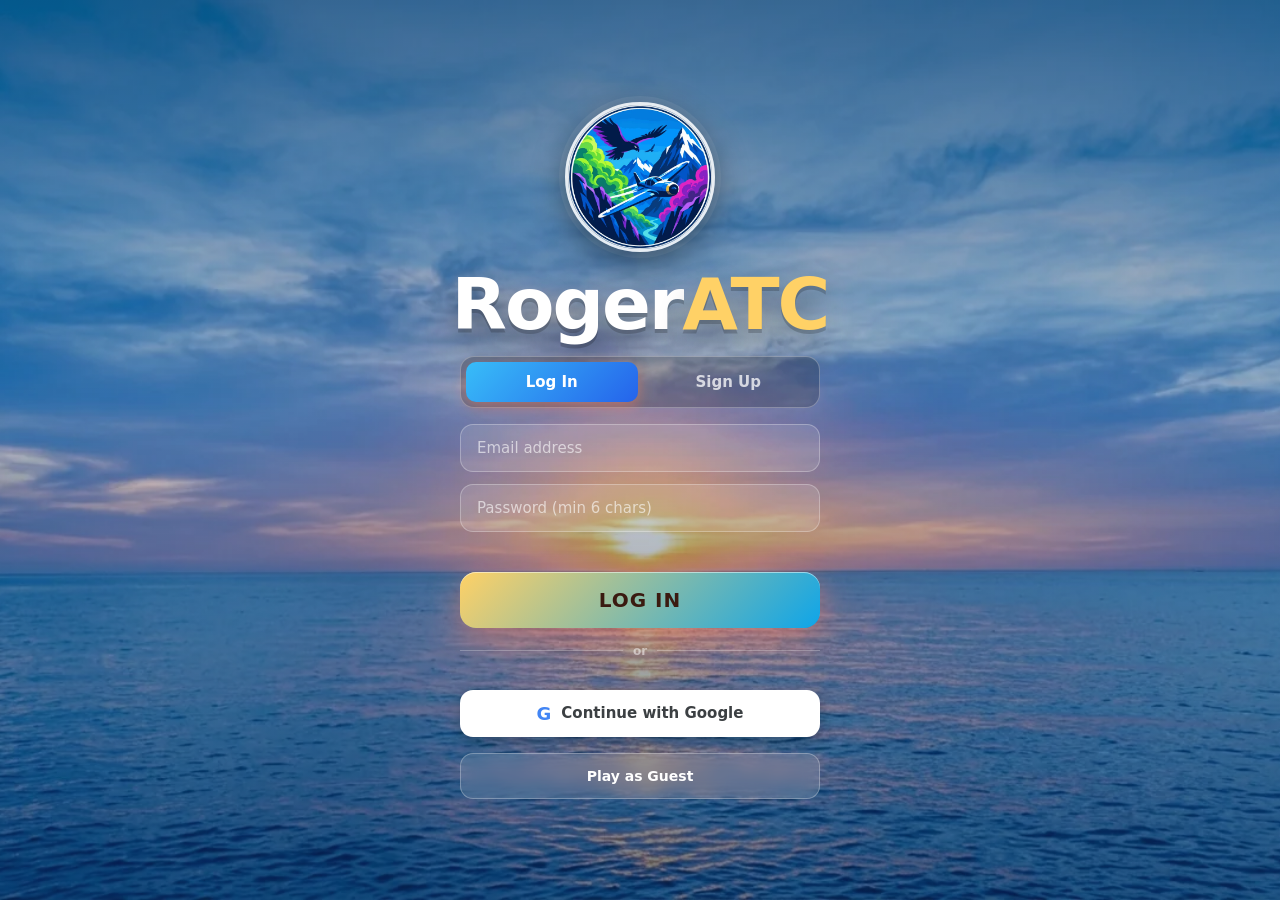
==== commit 66b83abd: "client feedback: menu footer spacing (easier taps); audio bubble pinned top-centre; big birds back t" ====
--- a/breeze.html
+++ b/breeze.html
@@ -2,15 +2,18 @@
 <html lang="en">
 <head>
   <meta charset="UTF-8" />
-  <meta name="viewport" content="width=device-width, initial-scale=1.0, maximum-scale=1.0, user-scalable=no" />
+  <meta name="viewport" content="width=device-width, initial-scale=1.0, maximum-scale=1.0, user-scalable=no, viewport-fit=cover" />
   <meta name="theme-color" content="#1b1033" />
+  <meta name="mobile-web-app-capable" content="yes" />
+  <meta name="apple-mobile-web-app-capable" content="yes" />
+  <meta name="apple-mobile-web-app-status-bar-style" content="black-translucent" />
   <title>BreezeRogerATC — Free Flight</title>
   <script>window.BREEZE = true;</script>
   <link rel="icon" href="data:image/svg+xml,<svg xmlns='http://www.w3.org/2000/svg' viewBox='0 0 100 100'><text y='.9em' font-size='90'>%E2%9C%88%EF%B8%8F</text></svg>" />
   <link rel="preconnect" href="https://fonts.googleapis.com" />
   <link rel="preload" as="image" href="assets/bg_sunset.webp" />
   <link rel="preload" as="image" href="assets/logo_badge.webp" />
-  <link rel="stylesheet" href="css/style-v2.css" />
+  <link rel="stylesheet" href="css/style-v2.css?v=DEPLOYVER" />
   <script src="https://accounts.google.com/gsi/client" async defer></script>
 </head>
 <body class="breeze">
@@ -66,6 +69,7 @@
 
       <!-- Pause / mute mini controls -->
       <div class="hud-mini">
+        <button id="fsBtn" class="mini-btn" title="Fullscreen">⛶</button>
         <button id="muteBtn" class="mini-btn" title="Mute music">🔊</button>
         <button id="pauseBtn" class="mini-btn" title="Pause">⏸</button>
       </div>
@@ -95,13 +99,15 @@
 
     <!-- ===================== START / MENU SCREEN ===================== -->
     <section id="menu" class="screen hidden">
-      <img src="assets/breeze/plane_breeze.webp" class="breeze-plane-corner" alt="Breeze plane" />
+      <a href="https://flybreeze.com" target="_blank" rel="noopener" class="breeze-plane-link" title="Visit flybreeze.com">
+        <img src="assets/breeze/plane_breeze.webp" class="breeze-plane-corner" alt="Breeze plane — flybreeze.com" />
+      </a>
       <div class="menu-inner">
         <div class="logo-wrap">
           <img src="assets/logo_badge.webp" class="brand-emblem" alt="RogerATC emblem" />
           <div class="logo-text">
-            <span class="logo-main">Breeze<span class="accent">ATC</span></span>
-            <span class="logo-sub">✈ ROGER&nbsp;ATC • FREE</span>
+            <span class="logo-main">BreezeRoger<span class="accent">ATC</span></span>
+            <span class="logo-sub">✈ FREE</span>
           </div>
         </div>
 
@@ -133,24 +139,27 @@
           <button id="premiumBtn" class="ghost-btn">⭐ Premium</button>
           <button id="menuMute" class="ghost-btn">🔊 Sound On</button>
           <button id="howToBtn" class="ghost-btn">How to play</button>
+          <button id="fsBtnMenu" class="ghost-btn">⛶ Fullscreen</button>
           <button id="logoutBtn" class="ghost-btn hidden">Log out</button>
         </div>
-      </div>
-
-      <!-- Breeze mascot + bottom site links + Powered By Pic Citi -->
+        <!-- bottom site links + Play RogerATC + Powered By Pic Citi (flows with the menu so it scrolls, uncluttered) -->
+        <div class="breeze-footer">
+          <a href="/rogeratc/" class="breeze-rogerlink">✈ Play RogerATC</a>
+          <div class="breeze-links">
+            <a href="https://flybreeze.com" target="_blank" rel="noopener">flybreeze.com</a>
+            <a href="https://breeze4pointt.com" target="_blank" rel="noopener">breeze4pointt.com</a>
+            <a href="https://breezeReepeatit.com" target="_blank" rel="noopener">breezeReepeatit.com</a>
+            <a href="https://breezeMatchingStarz.com" target="_blank" rel="noopener">breezeMatchingStarz.com</a>
+          </div>
+          <div class="breeze-powered">
+            <span>POWERED BY</span><img src="assets/breeze/picciti.webp" alt="Pic Citi" />
+            <span id="userPill" style="margin-left:10px">Breeze • Free</span>
+          </div>
+        </div>
+      </div>
+
+      <!-- Breeze mascot (decorative corner) -->
       <img src="assets/breeze/mascot.webp" class="breeze-mascot" alt="JAY the mascot" />
-      <div class="breeze-footer">
-        <div class="breeze-links">
-          <a href="https://flybreeze.com" target="_blank" rel="noopener">flybreeze.com</a>
-          <a href="https://breeze4pointt.com" target="_blank" rel="noopener">breeze4pointt.com</a>
-          <a href="https://breezeReepeatit.com" target="_blank" rel="noopener">breezeReepeatit.com</a>
-          <a href="https://breezeMatchingStarz.com" target="_blank" rel="noopener">breezeMatchingStarz.com</a>
-        </div>
-        <div class="breeze-powered">
-          <span>POWERED BY</span><img src="assets/breeze/picciti.webp" alt="Pic Citi" />
-          <span id="userPill" style="margin-left:10px">Breeze • Free</span>
-        </div>
-      </div>
     </section>
 
     <!-- ===================== LEADERBOARD ===================== -->
@@ -263,7 +272,7 @@
           <li><b>TAP LEFT or RIGHT</b> button (or press <kbd>Space</kbd> / <kbd>←</kbd> / <kbd>→</kbd>) to lift. Your plane falls on its own.</li>
           <li><b>+2000</b> Jet Stream &nbsp;·&nbsp; <b>+500</b> Valley &nbsp;·&nbsp; <b>+300</b> Peak/Stack &nbsp;·&nbsp; <b>+100</b> Bonus Zone &nbsp;·&nbsp; <b>+25</b> Cloud</li>
           <li><b>−25</b> Small bird / toxic smoke &nbsp;·&nbsp; <b>−50</b> touching the floor</li>
-          <li><span class="warn">CRASH</span> if you hit the 40k ft ceiling, a mountain, a tower, or a <b>Big Yellow Bird</b>.</li>
+          <li><span class="warn">CRASH</span> if you hit the 40k ft ceiling, a mountain, a tower, or a <b>Big Bird</b>.</li>
           <li>Hit <b>3 small birds</b> total and your plane goes down.</li>
           <li>Survive the full course to see <b>"YOU SURVIVED!"</b></li>
         </ul>
@@ -328,9 +337,9 @@
   <!-- Background music (client-provided track). Loops; starts on first user interaction. -->
   <audio id="bgMusic" src="assets/music.mp3" loop preload="auto"></audio>
 
-  <script src="js/audio.js"></script>
-  <script src="js/data.js"></script>
-  <script src="js/game.js"></script>
-  <script src="js/ui.js"></script>
+  <script src="js/audio.js?v=DEPLOYVER"></script>
+  <script src="js/data.js?v=DEPLOYVER"></script>
+  <script src="js/game.js?v=DEPLOYVER"></script>
+  <script src="js/ui.js?v=DEPLOYVER"></script>
 </body>
 </html>
--- a/css/style-v2.css
+++ b/css/style-v2.css
@@ -66,10 +66,13 @@
   position: absolute;
   inset: 0;
   display: flex;
+  flex-direction: column;
   align-items: center;
-  justify-content: center;
+  justify-content: safe center;     /* centre when it fits; top-align + scroll (no clip) when it overflows */
   padding: 24px;
   z-index: 20;
+  overflow-y: auto;                 /* scroll when content is taller than the viewport */
+  -webkit-overflow-scrolling: touch;
   background:
     linear-gradient(180deg, rgba(14,7,28,0.64) 0%, rgba(14,7,28,0.3) 45%, rgba(14,7,28,0.6) 100%),
     url('../assets/bg_sunset.webp') center/cover no-repeat;
@@ -192,7 +195,8 @@
   background: var(--glass-bg);
   border: 1px solid var(--glass-brd);
   color: #fff;
-  padding: 11px 18px;
+  padding: 12px 18px;
+  min-height: 46px;                 /* comfortable tap target (client: buttons too cluttered to tap) */
   border-radius: 13px;
   font-family: var(--font);
   font-weight: 700;
@@ -203,7 +207,9 @@
 }
 .ghost-btn:hover { background: rgba(255,255,255,0.2); }
 
-.menu-foot { display: flex; gap: 12px; flex-wrap: wrap; justify-content: center; }
+/* more breathing room between footer buttons + space under the page so taps land cleanly */
+.menu-foot { display: flex; gap: 16px 12px; flex-wrap: wrap; justify-content: center; margin-bottom: 4px; }
+#menu .menu-inner { padding-bottom: 30px; }
 .account-line { font-size: 12px; letter-spacing: 0.5px; color: rgba(255,255,255,0.65); font-weight: 700; text-align: center; margin-top: -4px; }
 .account-line .unverified { color: var(--gold); font-size: 9.5px; letter-spacing: 1px; margin-left: 6px; text-transform: uppercase;
   background: rgba(0,0,0,0.25); padding: 2px 7px; border-radius: 6px; }
@@ -232,6 +238,7 @@
   color: #fff; box-shadow: 0 5px 14px rgba(255,122,77,0.45);
 }
 .auth-form { display: flex; flex-direction: column; gap: 12px; width: 100%; }
+.auth-form .primary-btn { max-width: 100%; }   /* LOG IN button matches the input width (aligned) */
 .auth-form input {
   width: 100%; padding: 14px 16px; border-radius: 13px;
   border: 1px solid var(--glass-brd); background: rgba(255,255,255,0.12);
@@ -383,22 +390,29 @@
     url('../assets/breeze/bg_breeze.webp') center/cover no-repeat;
 }
 .breeze-mascot {
-  position: absolute; bottom: 64px; left: 10px; width: clamp(68px, 17vw, 108px);
+  position: fixed; bottom: 10px; left: 10px; width: clamp(60px, 15vw, 96px);
   filter: drop-shadow(0 6px 14px rgba(0,0,0,0.45)); z-index: 5; pointer-events: none;
   animation: mascotBob 3s ease-in-out infinite;
 }
 @keyframes mascotBob { 0%,100% { transform: translateY(0); } 50% { transform: translateY(-8px); } }
 /* Breeze plane in the upper-left corner of the home screen (client request) */
+.breeze-plane-link {
+  position: fixed; top: 14px; left: 10px; width: clamp(90px, 22vw, 148px);
+  z-index: 6; pointer-events: auto; cursor: pointer;
+  animation: planeDrift 4s ease-in-out infinite;
+}
 .breeze-plane-corner {
-  position: absolute; top: 14px; left: 10px; width: clamp(90px, 22vw, 148px);
-  filter: drop-shadow(0 6px 14px rgba(0,0,0,0.4)); z-index: 5; pointer-events: none;
-  animation: planeDrift 4s ease-in-out infinite;
+  width: 100%; display: block;
+  filter: drop-shadow(0 6px 14px rgba(0,0,0,0.4)); pointer-events: none;
 }
 @keyframes planeDrift { 0%,100% { transform: translateY(0) rotate(-5deg); } 50% { transform: translateY(-7px) rotate(-5deg); } }
-.breeze-footer { position: absolute; bottom: 8px; left: 0; right: 0; display: flex; flex-direction: column; align-items: center; gap: 5px; padding: 0 10px; }
+.breeze-footer { width: 100%; display: flex; flex-direction: column; align-items: center; gap: 6px; margin-top: 8px; }
 .breeze-links { display: flex; flex-wrap: wrap; gap: 5px 14px; justify-content: center; }
 .breeze-links a { color: rgba(255,255,255,0.88); font-size: 12px; font-weight: 700; text-decoration: none; }
 .breeze-links a:hover { color: #fff; text-decoration: underline; }
+.breeze-rogerlink { color: var(--gold); font-size: 12.5px; font-weight: 800; letter-spacing: 0.5px; text-decoration: none;
+  background: rgba(0,0,0,0.25); border: 1px solid rgba(255,209,102,0.4); border-radius: 10px; padding: 5px 12px; }
+.breeze-rogerlink:hover { background: rgba(0,0,0,0.4); }
 .breeze-powered { display: flex; align-items: center; gap: 6px; font-size: 10px; letter-spacing: 1px; color: rgba(255,255,255,0.65); font-weight: 700; }
 .breeze-powered img { height: 22px; border-radius: 4px; }
 
@@ -453,7 +467,7 @@
   transform: translateY(-1px);
 }
 .callsign-actions { display: flex; gap: 12px; width: 100%; max-width: 420px; }
-.callsign-actions .primary-btn { flex: 2; }
+.callsign-actions .primary-btn { flex: 2; font-size: clamp(13px, 3.4vw, 16px); padding: 14px 16px; }
 .callsign-actions .ghost-btn { flex: 1; }
 
 /* ===================== HOW TO ===================== */
@@ -519,19 +533,19 @@
   justify-content: space-between;
   align-items: flex-start;
   gap: 10px;
-  padding: 14px;
+  padding: 10px 12px;
 }
 .hud-score, .hud-timer, .hud-best {
-  padding: 8px 14px;
+  padding: 5px 12px;
   display: flex;
   flex-direction: column;
   align-items: center;
-  gap: 1px;
-  min-width: 70px;
-}
-.hud-top .label { font-size: 10px; letter-spacing: 2px; opacity: 0.75; font-weight: 700; }
+  gap: 0;
+  min-width: 60px;
+}
+.hud-top .label { font-size: 9px; letter-spacing: 2px; opacity: 0.75; font-weight: 700; }
 .hud-score span:last-child, .hud-timer span:last-child, .hud-best span:last-child {
-  font-size: 24px; font-weight: 900; color: #fff;
+  font-size: 20px; font-weight: 900; color: #fff;
 }
 .hud-score span:last-child { color: var(--gold); }
 #scoreValue.flash-good { animation: popGood 0.4s ease; }
@@ -543,10 +557,10 @@
    Whatever is behind the bubble is blurred inside it (backdrop-filter), masked to the cloud shape. */
 .chatter {
   position: absolute;
-  /* spec: word bubble sits ABOVE the speedometer (centre-bottom), clear of the HUD cards */
+  /* client: pinned at the TOP-CENTRE (between the Clock & Scoreboard) so it stays clear of the flight course */
   left: 50%;
-  bottom: clamp(140px, 19vh, 180px);
-  top: auto;
+  top: clamp(66px, 10vh, 100px);
+  bottom: auto;
   transform: translateX(-50%);
   /* ▼▼▼ RESIZE THE WHOLE BUBBLE: change ONLY this one value ▼▼▼ */
   --bub: 120PX;
@@ -576,7 +590,7 @@
   -webkit-clip-path: polygon(34.2% 5.5%, 30.1% 8.3%, 28.0% 11.1%, 28.7% 13.9%, 29.4% 16.6%, 15.7% 19.4%, 13.7% 22.2%, 12.3% 24.9%, 13.0% 27.7%, 13.7% 30.5%, 13.7% 33.2%, 13.7% 36.0%, 8.2% 38.8%, 6.2% 41.6%, 5.5% 44.3%, 5.5% 47.1%, 6.2% 49.9%, 8.2% 52.6%, 18.5% 55.4%, 18.5% 58.2%, 18.5% 60.9%, 19.1% 63.7%, 20.5% 66.5%, 21.9% 69.3%, 25.3% 72.0%, 41.7% 74.8%, 43.7% 77.6%, 45.8% 80.3%, 47.2% 80.3%, 47.2% 77.6%, 45.1% 74.8%, 58.1% 72.0%, 62.2% 69.3%, 64.2% 66.5%, 64.9% 63.7%, 73.1% 60.9%, 73.1% 58.2%, 77.9% 55.4%, 82.0% 52.6%, 84.1% 49.9%, 84.7% 47.1%, 85.4% 44.3%, 84.7% 41.6%, 84.1% 38.8%, 81.3% 36.0%, 77.9% 33.2%, 75.2% 30.5%, 75.2% 27.7%, 77.2% 24.9%, 75.2% 22.2%, 64.9% 19.4%, 64.9% 16.6%, 63.6% 13.9%, 62.2% 11.1%, 60.1% 8.3%, 34.2% 5.5%);
   clip-path: polygon(34.2% 5.5%, 30.1% 8.3%, 28.0% 11.1%, 28.7% 13.9%, 29.4% 16.6%, 15.7% 19.4%, 13.7% 22.2%, 12.3% 24.9%, 13.0% 27.7%, 13.7% 30.5%, 13.7% 33.2%, 13.7% 36.0%, 8.2% 38.8%, 6.2% 41.6%, 5.5% 44.3%, 5.5% 47.1%, 6.2% 49.9%, 8.2% 52.6%, 18.5% 55.4%, 18.5% 58.2%, 18.5% 60.9%, 19.1% 63.7%, 20.5% 66.5%, 21.9% 69.3%, 25.3% 72.0%, 41.7% 74.8%, 43.7% 77.6%, 45.8% 80.3%, 47.2% 80.3%, 47.2% 77.6%, 45.1% 74.8%, 58.1% 72.0%, 62.2% 69.3%, 64.2% 66.5%, 64.9% 63.7%, 73.1% 60.9%, 73.1% 58.2%, 77.9% 55.4%, 82.0% 52.6%, 84.1% 49.9%, 84.7% 47.1%, 85.4% 44.3%, 84.7% 41.6%, 84.1% 38.8%, 81.3% 36.0%, 77.9% 33.2%, 75.2% 30.5%, 75.2% 27.7%, 77.2% 24.9%, 75.2% 22.2%, 64.9% 19.4%, 64.9% 16.6%, 63.6% 13.9%, 62.2% 11.1%, 60.1% 8.3%, 34.2% 5.5%);
 }
-#chatterText {position: absolute;z-index: 1;color: #15102a;text-shadow: 0 0 3px rgba(255,255,255,0.95), 0 0 6px rgba(255,255,255,0.9), 0 1px 2px rgba(255,255,255,0.9);display: flex;justify-content: center;align-items: center;top: 40%;left: 24%;right: 34%;bottom: 50%;}
+#chatterText {position: absolute;z-index: 1;color: #15102a;text-shadow: 0 0 3px rgba(255,255,255,0.95), 0 0 6px rgba(255,255,255,0.9), 0 1px 2px rgba(255,255,255,0.9);display: flex;justify-content: center;align-items: center;text-align: center;line-height: 1.12;overflow: hidden;inset: 20% 19% 32% 15%;}
 @keyframes bubbleIn { from { opacity: 0; } to { opacity: 1; } }
 
 /* Bottom controls */
@@ -700,7 +714,7 @@
   /* .screen is a ROW flex — margin:auto on the child centres it BOTH ways AND lets it
      scroll from the top when taller than the viewport (no clipping). */
   .screen { overflow-y: auto; padding: 10px 20px; }
-  .menu-inner { margin: auto; gap: 9px; width: min(640px, 100%); }
+  .menu-inner { gap: 9px; width: min(640px, 100%); }
   .chatter { bottom: clamp(92px, 26vh, 120px); }
   .logo-wrap { gap: 3px; margin-top: 0; }
   .brand-emblem { width: 50px; height: 50px; border-width: 2px; }
@@ -716,20 +730,27 @@
   .seg-btn { padding: 7px 6px; font-size: 12px; }
   .seg-btn small { font-size: 9px; }
   .primary-btn { padding: 10px 18px; font-size: 15px; max-width: 320px; }
-  .ghost-btn, .google-btn { padding: 8px 13px; font-size: 12px; }
+  .ghost-btn, .google-btn { padding: 11px 15px; font-size: 12px; }
   .auth-inner, .auth-form { gap: 8px; }
   .auth-form input { padding: 9px 13px; font-size: 13px; }
   .auth-tab { padding: 8px; font-size: 13px; }
-  .menu-foot { gap: 8px; }
+  .menu-foot { gap: 13px 10px; }
   .account-line { font-size: 10px; }
   .lb-list, .msg-list { max-height: 40vh; }
 
-  /* Gameplay HUD/controls: smaller so they don't eat the short height */
-  .hud-top { padding: 8px 12px; }
-  .hud-score, .hud-timer, .hud-best { padding: 5px 12px; min-width: 58px; }
-  .hud-score span:last-child, .hud-timer span:last-child, .hud-best span:last-child { font-size: 18px; }
-  .hud-bottom { padding: 8px 12px 10px; }
-  .lift-btn { width: clamp(80px, 13vw, 116px); height: clamp(58px, 20vh, 84px); border-radius: 18px; }
-  .speedo { padding: 6px 16px; }
-  .chatter { --bub: 94px; }
-}
+  /* Gameplay HUD/controls: compact so the play area gets most of the short height */
+  .hud-top { padding: 6px 12px; }
+  .hud-score, .hud-timer, .hud-best { padding: 4px 11px; min-width: 52px; }
+  .hud-score span:last-child, .hud-timer span:last-child, .hud-best span:last-child { font-size: 16px; }
+  .hud-bottom { padding: 4px 10px 6px; }
+  .lift-btn { width: clamp(72px, 12vw, 104px); height: clamp(40px, 11vh, 54px); border-radius: 14px; }
+  .lift-btn .tap-word { font-size: clamp(18px, 3vh, 24px); }
+  .lift-btn .tap-sub { font-size: 8px; }
+  .speedo { padding: 3px 12px 4px; min-width: 96px; gap: 1px; }
+  .speedo-dial { width: 54px; height: 27px; }
+  .speedo-read { font-size: 13px; }
+  .speedo-read small { font-size: 8px; }
+  .callsign-tag { font-size: 8px; padding: 1px 6px; }
+  .hud-mini { top: 50px; }
+  .chatter { --bub: 90px; }
+}
